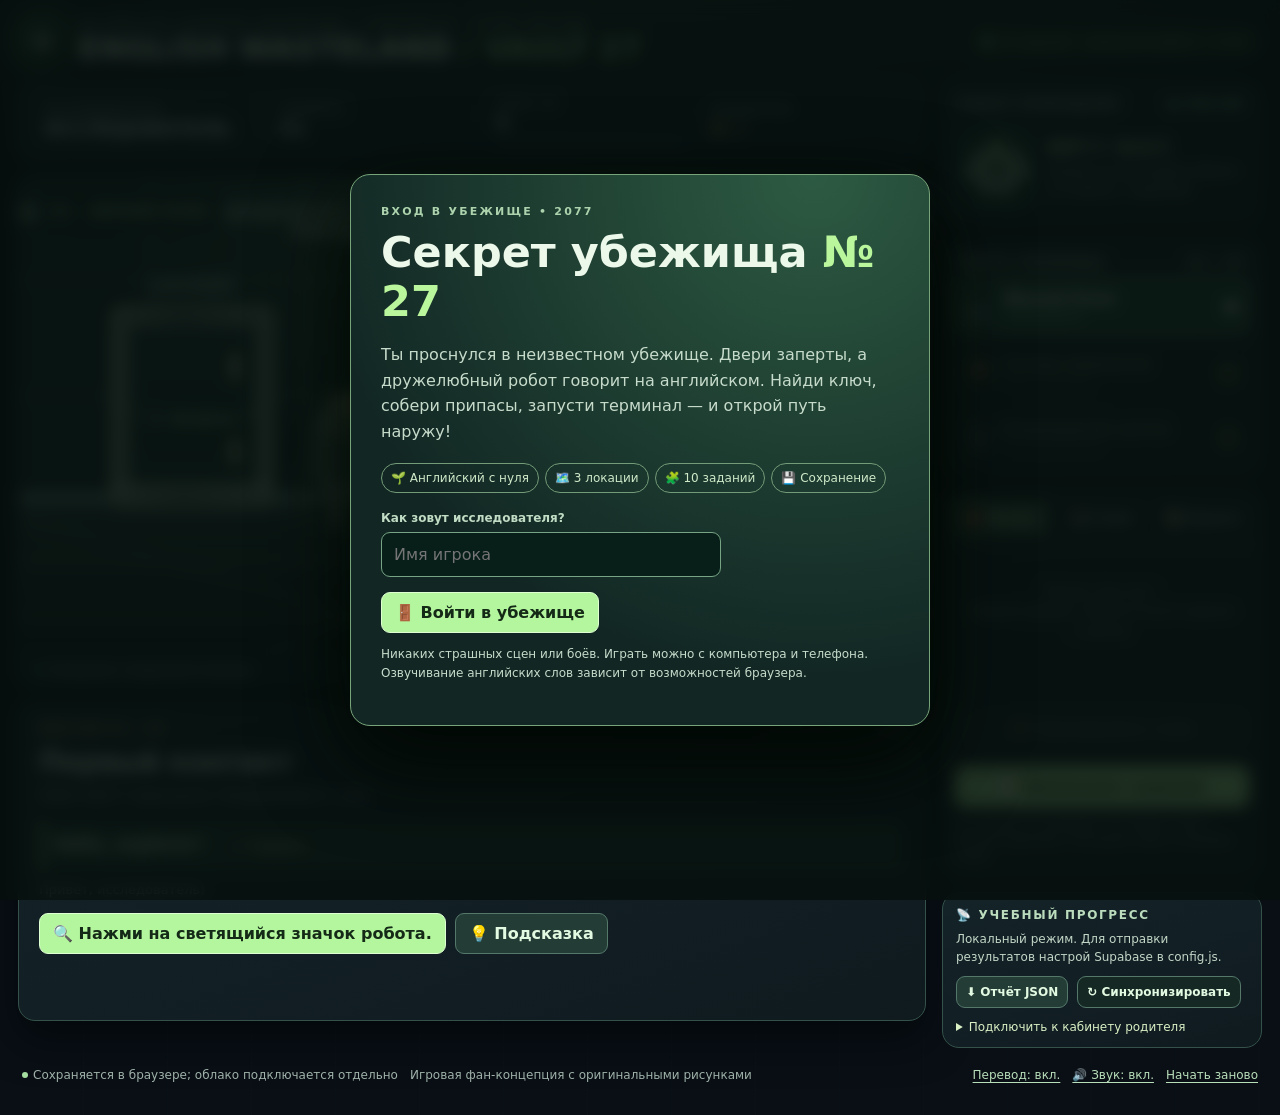
==== index.html @ 841bd492 "Add English Wasteland index.html" ====
<!DOCTYPE html>
<html lang="ru">
<head>
<meta charset="UTF-8" />
<meta name="viewport" content="width=device-width, initial-scale=1" />
<meta name="color-scheme" content="dark" />
<title>English Wasteland — Глава 1: Убежище 27</title>
<style>
:root{--bg:#090f15;--panel:#111d22;--panel2:#18292e;--stroke:#34504c;--text:#ecf8e9;--muted:#9aafa8;--green:#b3f69d;--green2:#67cb8f;--gold:#ffc975;--red:#ff9785;--ink:#08140f;--shadow:0 18px 42px #02080acc}
*{box-sizing:border-box}html{min-height:100%;background:var(--bg)}body{margin:0;color:var(--text);font-family:system-ui,-apple-system,Segoe UI,Roboto,Arial,sans-serif;background:radial-gradient(ellipse 90% 40% at 50% -15%,#21423b 0%,transparent 75%),repeating-linear-gradient(90deg,transparent 0 83px,#13252928 84px),var(--bg);min-height:100vh}
button,input{font:inherit}button{cursor:pointer}button:focus-visible,input:focus-visible{outline:3px solid var(--gold);outline-offset:3px}button:disabled{cursor:not-allowed;opacity:.4} .shell{max-width:1510px;margin:0 auto;padding:17px 18px 25px}
.top{display:flex;gap:12px;align-items:center;justify-content:space-between;margin-bottom:15px;flex-wrap:wrap}.brand{display:flex;gap:12px;align-items:center}.brand-mark{width:49px;height:49px;display:grid;place-items:center;border:1px solid #5b9873;border-radius:13px;background:linear-gradient(140deg,#21412f,#0d201d);font-size:26px;box-shadow:0 0 27px #6bbe7660}.eyebrow{letter-spacing:.22em;color:#8fb49b;font-weight:800;font-size:10px;text-transform:uppercase}.brand h1{font-size:clamp(21px,2.4vw,30px);margin:2px 0 0;letter-spacing:.01em}.top-note{display:flex;align-items:center;gap:8px;font-size:12px;color:#bdccbb;border:1px solid #2d5143;border-radius:50px;padding:8px 12px;background:#13271dd1}.led{display:inline-block;width:8px;height:8px;border-radius:50%;background:#8fe6a1;box-shadow:0 0 10px #8fe6a1}
.grid{display:grid;grid-template-columns:minmax(0,1fr) 320px;gap:16px}.main{min-width:0}.panel{background:linear-gradient(160deg,#15252aee,#101b20f2);border:1px solid #345249;border-radius:17px;box-shadow:var(--shadow);overflow:hidden}.stats{display:grid;grid-template-columns:1.1fr 1fr 1fr 1fr;gap:8px;padding:14px 16px;align-items:center;margin-bottom:13px}.stat{min-width:0;border-right:1px solid #3a524b;padding:2px 10px}.stat:last-child{border:0}.stat-label{font-size:10px;letter-spacing:.15em;color:#91a99d;text-transform:uppercase;font-weight:800}.stat-value{font-size:18px;font-weight:900;letter-spacing:.02em;color:#eaf8eb;white-space:nowrap;overflow:hidden;text-overflow:ellipsis;margin-top:3px}.stat-value.gold{color:var(--gold)}.xp-meter{width:100%;height:6px;border-radius:5px;margin-top:6px;background:#264339;overflow:hidden}.xp-meter>div{height:100%;background:linear-gradient(90deg,#6dbb8c,#b5efa5);transition:width .25s}
.scene{position:relative;background:#0b1418;aspect-ratio:1000/525;overflow:hidden;border-radius:16px 16px 0 0;isolation:isolate}.scene:after{pointer-events:none;content:"";position:absolute;inset:0;background:repeating-linear-gradient(0deg,transparent 0 3px,#0000000d 4px);z-index:2}.scene svg{display:block;width:100%;height:100%}.room-label{position:absolute;top:17px;left:19px;border:1px solid #8ccfa04d;background:#091c1bd9;color:#cff2cd;padding:9px 12px;border-radius:8px;z-index:3;font-size:13px;font-weight:800;letter-spacing:.11em}.hotspot{position:absolute;z-index:4;transform:translate(-50%,-50%);border:1px solid #9ce8af88;background:#0b241fec;color:#daf9d6;border-radius:10px;padding:6px 10px;font-size:12px;font-weight:800;display:flex;align-items:center;gap:6px;white-space:nowrap;box-shadow:0 2px 14px #020906ad;transition:transform .15s,background .15s}.hotspot:hover{transform:translate(-50%,-50%) scale(1.07);background:#24523e}.hotspot.active{background:#b8f7a5;color:#0c271c;border-color:#e4ffe0;box-shadow:0 0 0 4px #a2e9aa38,0 0 26px #7eef8177;animation:beacon 1.7s ease-in-out infinite}.hotspot .spot-icon{font-size:15px}@keyframes beacon{50%{box-shadow:0 0 0 9px #a2e9aa17,0 0 35px #7eef815a}}
.scenebar{border-top:1px solid #314d45;background:#102325;padding:10px 17px;display:flex;justify-content:space-between;align-items:center;gap:12px;flex-wrap:wrap;font-size:12px;color:#c2d6c7}.scenebar strong{color:#aeebad}.mini{display:flex;align-items:center;gap:7px}.mini-dot{width:6px;height:6px;background:#74d6a1;border-radius:50%}.stage{margin-top:13px;padding:20px;min-height:320px}.stage-top{display:flex;align-items:center;justify-content:space-between;gap:10px}.kicker{font-size:11px;font-weight:900;letter-spacing:.17em;color:var(--gold)}.step-count{font-size:12px;color:#9eb5a7}.stage h2{font-size:clamp(20px,2.4vw,27px);line-height:1.24;margin:9px 0 7px}.stage-desc{color:#b2c5bc;line-height:1.55;margin:0 0 13px;font-size:14px}.line-en{border-left:3px solid #9fdc8c;padding:9px 12px;background:#1d372f;border-radius:0 9px 9px 0;color:#e1f9d9;font-size:17px;font-weight:850;line-height:1.5}.line-ru{color:#bdcfc4;font-size:13px;line-height:1.5;margin:8px 0 0}.controls{display:flex;flex-wrap:wrap;gap:9px;margin-top:14px}.btn{background:#243c36;border:1px solid #54796b;color:#e3fae2;border-radius:9px;padding:10px 13px;font-weight:800;min-height:40px}.btn:hover{background:#345b48}.btn.primary{background:var(--green);color:#142a17;border-color:#deffd1}.btn.primary:hover{background:#dcffb8}.btn.secondary{background:#152823}.btn.danger{border-color:#895248;color:#ffd1c5;background:#3a2625}.btn.tiny{padding:7px 9px;min-height:32px;font-size:12px}.btn:disabled{opacity:.3}
.challenge{margin-top:14px;border:1px solid #547d63;background:linear-gradient(145deg,#1e3d32,#182b2a);border-radius:13px;padding:15px}.challenge-head{display:flex;align-items:center;justify-content:space-between;gap:9px}.challenge h3{font-size:16px;margin:0 0 7px}.challenge p{margin:0 0 9px;color:#b8d3c0;font-size:13px;line-height:1.5}.choices{display:grid;grid-template-columns:repeat(3,minmax(0,1fr));gap:9px;margin-top:12px}.answer{min-height:72px;text-align:left;background:#10251f;color:#f4ffe9;border:1px solid #547760;border-radius:10px;padding:12px 11px;display:flex;gap:4px;flex-direction:column;justify-content:center;transition:background .16s,transform .16s}.answer:hover{background:#2b5140;transform:translateY(-2px)}.answer strong{font-size:18px;letter-spacing:.045em}.answer small{color:#adccab;font-size:12px}.answer:disabled{opacity:.6}.answer.correct{background:#345d3a;border-color:#b7ec9a}.answer.wrong{border-color:#b97461;background:#432827}.feedback{margin-top:12px;border-radius:9px;padding:10px 12px;font-size:13px;line-height:1.55}.feedback.good{background:#294b34;color:#c9fac3;border:1px solid #649c5a}.feedback.try{background:#4b312a;color:#ffdbc5;border:1px solid #a56c56}.hint{margin-top:10px;padding:10px 12px;border:1px dashed #9c8b5b;border-radius:9px;color:#f6dfae;font-size:13px;line-height:1.5;background:#5443263b}.cmd-slots{display:flex;flex-wrap:wrap;gap:9px;min-height:54px;border:1px dashed #6ca57b;padding:10px;border-radius:10px;margin:12px 0;background:#0e261f}.cmd-slot{display:flex;align-items:center;gap:8px;background:#a4e5a6;color:#102c18;padding:9px;border-radius:7px;font-weight:900}.cmd-slot button{background:#244c36;color:#fff;border:0;border-radius:50%;font-size:13px;width:21px;height:21px}.empty-hint{color:#829f8e;font-size:12px;align-self:center}.sentence-token{font-size:15px;font-weight:900;min-width:85px}.word-chip{display:inline-block;padding:5px 9px;margin:3px;border:1px solid #567e66;border-radius:7px;background:#153128;color:#d3f2ce;font-weight:750}.muted{color:var(--muted)}
.side{display:flex;flex-direction:column;gap:13px}.side .panel{box-shadow:none}.side-title{display:flex;justify-content:space-between;align-items:center;font-size:12px;letter-spacing:.14em;text-transform:uppercase;color:#bbdcbd;font-weight:900;padding:15px 15px 8px}.companion{padding:7px 15px 14px;display:flex;gap:12px;align-items:center}.robot-icon{width:78px;height:85px;flex:none;display:grid;place-items:center;border:1px solid #4c8d73;background:radial-gradient(circle,#2c5b45,#0b241e);border-radius:14px}.robot-icon svg{width:70px;height:70px}.robot-txt strong{display:block;color:#d4facb;font-size:16px}.robot-txt p{margin:5px 0 0;font-size:12px;color:#b7cdbc;line-height:1.55}.rooms{padding:0 10px 12px;display:grid;gap:8px}.room{width:100%;text-align:left;padding:11px 12px;border-radius:9px;border:1px solid #3d6152;background:#142c28;color:#c6dec7;display:flex;justify-content:space-between;align-items:center;gap:8px}.room.current{background:#244d3b;border-color:#a3dc9b;color:#f0ffeb}.room .r-left{display:flex;align-items:center;gap:10px}.room .r-ico{font-size:21px}.room small{display:block;margin-top:1px;color:#8eb8a2;font-size:11px}.room:disabled{opacity:.47}.room.current small{color:#b1e7af}.side-tabs{display:grid;grid-template-columns:repeat(3,1fr);gap:3px;padding:9px;border-bottom:1px solid #36564c}.tab{background:transparent;color:#afc8b6;border:0;border-radius:7px;padding:11px 4px;font-size:12px;font-weight:800}.tab.selected{background:#31543d;color:#eaffd7}.tab-content{padding:12px;max-height:330px;min-height:150px;overflow:auto}.item{display:flex;align-items:center;gap:10px;border:1px solid #35574a;background:#1b342c;border-radius:9px;padding:10px;margin-bottom:7px}.item-icon{font-size:25px}.item-text strong{display:block;font-size:13px;color:#e2f5d8}.item-text small{font-size:11px;color:#9ab6a3}.empty{padding:23px 10px;text-align:center;color:#9ab6a3;font-size:12px;line-height:1.7}.vocab{display:flex;justify-content:space-between;gap:8px;align-items:center;padding:9px 7px;border-bottom:1px solid #34574a}.vocab:last-child{border-bottom:0}.vocab b{color:#c9fac0;font-size:14px}.vocab small{color:#aabdb1;display:block;font-size:12px}.sound{background:#18392c;color:#ceefc3;border:1px solid #517860;border-radius:7px;padding:6px 9px;min-width:35px}.journal{font-size:12px;color:#b5cab5;line-height:1.6;padding:6px}.journal-entry{display:flex;gap:8px;margin-bottom:10px}.journal-entry .tick{color:#a3e7a0;font-size:15px}.side-bottom{padding:12px;display:grid;gap:9px}.sidebar-help{font-size:11px;line-height:1.5;color:#9cb7a8}
.foot{margin-top:12px;color:#9fb1a9;font-size:12px;display:flex;justify-content:space-between;align-items:center;gap:10px;flex-wrap:wrap;padding:3px 4px}.foot-left,.foot-right{display:flex;gap:12px;align-items:center;flex-wrap:wrap}.textbtn{border:0;background:transparent;color:#b9deba;font-size:12px;padding:5px 0;text-decoration:underline;text-underline-offset:3px}.textbtn:hover{color:#efffeb}.save-indicator{display:inline-flex;align-items:center;gap:5px}.save-indicator::before{content:"";display:inline-block;width:6px;height:6px;background:#a5dda1;border-radius:50%}
.overlay{position:fixed;z-index:30;inset:0;background:#06100dd9;display:flex;align-items:center;justify-content:center;padding:20px;backdrop-filter:blur(8px)}.welcome{max-width:580px;width:100%;border:1px solid #77a579;border-radius:20px;padding:30px;background:radial-gradient(circle at 80% 0,#2d5a42,#122724 70%);box-shadow:0 30px 90px #010702}.welcome .sub{color:#acd3ad;text-transform:uppercase;letter-spacing:.2em;font-size:11px;font-weight:900}.welcome h2{font-size:clamp(27px,4vw,43px);line-height:1.14;margin:10px 0}.welcome p{line-height:1.6;color:#c7dbcb}.welcome label{display:block;font-size:12px;color:#c1dcc4;font-weight:900;margin-bottom:7px}.welcome input{border:1px solid #76a485;border-radius:9px;background:#071e19;color:#fff;padding:12px;width:100%;max-width:340px}.welcome-badges{display:flex;gap:6px;flex-wrap:wrap;margin:18px 0}.welcome-badges span{font-size:12px;border:1px solid #739b78;border-radius:30px;padding:7px 9px;color:#cfe9c9}.welcome .btn{margin-top:15px}.end-trophy{font-size:64px;margin:8px 0}.hidden{display:none!important}.toast{position:fixed;right:23px;bottom:25px;z-index:15;max-width:330px;padding:12px 15px;background:#294e39;border:1px solid #91d8a0;box-shadow:0 10px 28px #0009;border-radius:12px;font-size:13px;color:#e6ffe1;animation:pop .25s ease-out}@keyframes pop{from{transform:translateY(7px);opacity:0}to{transform:translateY(0);opacity:1}}@media(max-width:1000px){.grid{grid-template-columns:minmax(0,1fr) 280px}.shell{padding:12px}.stats{padding:10px}.stat{padding:2px 6px}.hotspot{font-size:11px;padding:5px 7px}}@media(max-width:790px){.grid{grid-template-columns:1fr}.side{display:grid;grid-template-columns:1fr 1fr;align-items:start}.side .panel:last-child{grid-column:span 2}.scene{aspect-ratio:1000/560}.top-note{font-size:11px}.stats{grid-template-columns:repeat(4,minmax(0,1fr))}.hotspot{font-size:10px}.stage{min-height:0}}@media(max-width:490px){.shell{padding:8px}.brand-mark{width:40px;height:40px}.brand h1{font-size:20px}.eyebrow{font-size:9px}.top-note{padding:6px 9px}.stats{grid-template-columns:repeat(2,1fr);gap:10px}.stat:nth-child(2){border:0}.stat-value{font-size:16px}.scene{aspect-ratio:1000/630}.room-label{top:7px;left:9px;padding:5px 6px;font-size:9px}.hotspot{padding:4px 5px;font-size:9px;border-radius:6px}.hotspot .spot-icon{font-size:11px}.scenebar{font-size:11px;padding:9px}.stage{padding:14px}.choices{grid-template-columns:1fr;gap:7px}.answer{min-height:52px;padding:8px 10px}.answer strong{font-size:16px}.answer small{font-size:11px}.side{grid-template-columns:1fr}.side .panel:last-child{grid-column:span 1}.welcome{padding:20px}.top{align-items:flex-start}}
@media(prefers-reduced-motion:reduce){*{animation:none!important;transition:none!important}}
</style>
</head>
<body>
<div class="shell">
<header class="top"><div class="brand"><div class="brand-mark">⚙️</div><div><div class="eyebrow">An English-learning adventure • Chapter 01 / Study edition</div><h1>ENGLISH WASTELAND <span style="color:#8fc98a">/ VAULT 27</span></h1></div></div><div class="top-note"><span class="led"></span> 10 заданий • домашняя работа • отчёт</div></header>
<div class="grid">
<main class="main">
<section class="panel stats" aria-label="Статус игрока"><div class="stat"><div class="stat-label">Исследователь</div><div class="stat-value" id="playerStat">ИССЛЕДОВАТЕЛЬ</div></div><div class="stat"><div class="stat-label">Уровень</div><div class="stat-value" id="levelStat">01</div></div><div class="stat"><div class="stat-label">Опыт XP</div><div class="stat-value" id="xpStat">0</div><div class="xp-meter"><div id="xpBar" style="width:0"></div></div></div><div class="stat"><div class="stat-label">Крышечки</div><div class="stat-value gold" id="capsStat">0 ⬡</div></div></section>
<section class="panel" aria-label="Игровая сцена"><div class="scene" id="scene"><div class="room-label" id="roomTitle"></div><div id="sceneSvg" style="height:100%"></div><div id="hotspots"></div></div><div class="scenebar"><span class="mini"><span class="mini-dot"></span><span id="sceneStatus">Система в режиме ожидания</span></span><span id="progressStatus">Прогресс: 0 / 10</span></div></section>
<section class="panel stage" id="mission" aria-live="polite"></section>
</main>
<aside class="side">
<section class="panel"><div class="side-title"><span>Робот-помощник</span><span style="color:#8fe7a1">● ONLINE</span></div><div class="companion"><div class="robot-icon"><svg viewBox="0 0 100 100" role="img" aria-label="Дружелюбный робот"><path d="M50 10v13" stroke="#a8f3a1" stroke-width="5" stroke-linecap="round"/><circle cx="50" cy="9" r="5" fill="#ffc975"/><rect x="21" y="25" width="58" height="49" rx="15" fill="#879d8d" stroke="#d2edba" stroke-width="4"/><rect x="30" y="37" width="40" height="21" rx="6" fill="#112c25"/><circle cx="40" cy="47" r="6" fill="#bcfbb0"/><circle cx="60" cy="47" r="6" fill="#bcfbb0"/><path d="M41 64h18" stroke="#223c32" stroke-width="4" stroke-linecap="round"/><path d="M21 47H10v15M79 47h11v15" fill="none" stroke="#abc4a1" stroke-width="6" stroke-linecap="round"/><path d="M37 75v12m26-12v12" stroke="#96b195" stroke-width="7" stroke-linecap="round"/></svg></div><div class="robot-txt"><strong>БОТ-7 / B.O.T.</strong><p id="robotStatus">Привет! Я помогу тебе разобраться с английским.</p></div></div></section>
<section class="panel"><div class="side-title">Карта убежища <span id="mapCount">01 / 03</span></div><div class="rooms" id="rooms"></div></section>
<section class="panel"><nav class="side-tabs" aria-label="Боковая панель"><button class="tab selected" data-tab="bag">🎒 Рюкзак</button><button class="tab" data-tab="words">📚 Слова</button><button class="tab" data-tab="journal">📜 Журнал</button></nav><div class="tab-content" id="sideContent"></div><div class="side-bottom"><button class="btn" id="practiceButton">🎯 Тренировка слов</button><button class="btn primary" id="homeworkButton" style="margin-top:8px;width:100%">📝 Домашнее задание</button><div class="sidebar-help">За ошибки не штрафуем. Не знаешь ответ? Включи подсказку, послушай слово и попробуй снова.</div></div></section>
<section class="panel" style="padding:13px"><div class="side-title" style="padding:2px 0 8px">📡 Учебный прогресс</div><p id="syncStatus" style="font-size:12px;color:#c2d6c7;line-height:1.5;margin:0 0 10px">Прогресс сохраняется локально.</p><div class="controls" style="margin:0"><button class="btn tiny" id="exportProgress">⬇ Отчёт JSON</button><button class="btn tiny secondary" id="syncNow">↻ Синхронизировать</button></div><details style="margin-top:12px"><summary style="font-size:12px;cursor:pointer;color:#d9efc4">Подключить к кабинету родителя</summary><p style="font-size:12px;color:#a8c5ac">Введи одноразовый код из родительского кабинета. Реальная синхронизация включится только после настройки базы.</p><input id="pairCode" maxlength="24" aria-label="Одноразовый код" placeholder="Код подключения" style="width:100%;background:#071e19;color:#fff;border:1px solid #608a6f;border-radius:8px;padding:9px"/><button class="btn tiny primary" id="connectCode" style="margin-top:8px">Подключить</button></details></section>
</aside>
</div>
<footer class="foot"><div class="foot-left"><span class="save-indicator">Сохраняется в браузере; облако подключается отдельно</span><span>Игровая фан-концепция с оригинальными рисунками</span></div><div class="foot-right"><button class="textbtn" id="translationButton">Перевод: вкл.</button><button class="textbtn" id="soundButton">🔊 Звук: вкл.</button><button class="textbtn" id="restartButton">Начать заново</button></div></footer>
</div>
<div class="overlay" id="welcome"><div class="welcome"><div class="sub">Вход в убежище • 2077</div><h2>Секрет убежища <span style="color:#baf69c">№ 27</span></h2><p>Ты проснулся в неизвестном убежище. Двери заперты, а дружелюбный робот говорит на английском. Найди ключ, собери припасы, запусти терминал — и открой путь наружу!</p><div class="welcome-badges"><span>🌱 Английский с нуля</span><span>🗺️ 3 локации</span><span>🧩 10 заданий</span><span>💾 Сохранение</span></div><label for="playerName">Как зовут исследователя?</label><input id="playerName" maxlength="24" placeholder="Имя игрока" autocomplete="off"/><br/><button class="btn primary" id="startButton">🚪 Войти в убежище</button><p style="font-size:12px">Никаких страшных сцен или боёв. Играть можно с компьютера и телефона. Озвучивание английских слов зависит от возможностей браузера.</p></div></div>
<div class="overlay hidden" id="endScreen"><div class="welcome" style="text-align:center"><div class="sub">CHAPTER 01 COMPLETE</div><div class="end-trophy">🏆</div><h2>Выход открыт!</h2><p id="endSummary">Ты отлично справился.</p><div class="welcome-badges" style="justify-content:center"><span>🔑 Ключ найден</span><span>💧 Вода собрана</span><span>🎓 Английские команды освоены</span></div><button class="btn primary" id="finishButton">Вернуться в убежище</button><button class="btn secondary" id="replayButton">Пройти главу снова</button><p style="font-size:12px">Продолжение: «Рынок у старой станции» — в разработке.</p></div></div>
<div class="toast hidden" id="toast" role="status"></div>
<script src="config.js"></script>
<script src="cloud.js"></script>
<script>
(() => {
'use strict';
const STORAGE_KEY='english_wasteland_vault27_v1';
const WORDS={
  HELLO:{ru:'привет',pron:'хэлоу',icon:'👋'},ROBOT:{ru:'робот',pron:'ро́убот',icon:'🤖'},KEY:{ru:'ключ',pron:'ки',icon:'🔑'},TAKE:{ru:'взять',pron:'тэйк',icon:'✋'},DOOR:{ru:'дверь',pron:'дор',icon:'🚪'},OPEN:{ru:'открыть',pron:'о́упэн',icon:'🔓'},WATER:{ru:'вода',pron:'уо́тэр',icon:'💧'},YES:{ru:'да',pron:'йес',icon:'✅'},NO:{ru:'нет',pron:'ноу',icon:'❌'},GO:{ru:'идти',pron:'гоу',icon:'👣'},THE:{ru:'определённый артикль',pron:'зэ',icon:'🔤'}
};
const STAGES=[
 {id:'greet',room:'cabin',hotspot:'robot',title:'Первый контакт',desc:'Робот БОТ-7 проснулся. Поздоровайся с ним.',en:'Hello, explorer!',ru:'Привет, исследователь!',question:'Как ответить роботу «Привет»?',taskRu:'Нажми на светящийся значок робота.',opts:[['HELLO','Привет'],['NO','Нет'],['KEY','Ключ']],answer:'HELLO',hint:'Слово HELLO произносится «хэлоу» и означает «привет».',success:'Hello, friend!',successRu:'Привет, друг!',xp:10,caps:1,words:['HELLO','ROBOT']},
 {id:'findkey',room:'cabin',hotspot:'locker',title:'Тайник в шкафчике',desc:'В шкафчике лежат три предмета. Найди нужное слово.',en:'Find the KEY.',ru:'Найди КЛЮЧ.',question:'Как по-английски будет «ключ»?',taskRu:'Открой светящийся шкафчик.',opts:[['WATER','Вода'],['KEY','Ключ'],['DOOR','Дверь']],answer:'KEY',hint:'KEY читается «ки». Ключ нужен, чтобы открыть дверь.',success:'This is a key!',successRu:'Это ключ!',xp:10,caps:1,words:['KEY']},
 {id:'takekey',room:'cabin',hotspot:'locker',title:'Забрать ключ',desc:'Предмет найден. Теперь положи его в рюкзак.',en:'TAKE the key.',ru:'ВОЗЬМИ ключ.',question:'Какое действие значит TAKE?',taskRu:'Нажми на шкафчик ещё раз.',opts:[['OPEN','Открыть'],['GO','Идти'],['TAKE','Взять']],answer:'TAKE',hint:'TAKE = «взять». Скажи вслух: «тэйк».',success:'You have a key!',successRu:'Ключ теперь в рюкзаке.',xp:10,caps:2,words:['TAKE'],item:'key'},
 {id:'door',room:'cabin',hotspot:'door',title:'Первая дверь',desc:'Ключ в рюкзаке. Осталось выбрать команду.',en:'OPEN the DOOR.',ru:'ОТКРОЙ ДВЕРЬ.',question:'Какое слово означает «открыть»?',taskRu:'Нажми на светящуюся дверь.',opts:[['OPEN','Открыть'],['HELLO','Привет'],['WATER','Вода']],answer:'OPEN',hint:'OPEN = «открыть». DOOR = «дверь».',success:'The door is open!',successRu:'Дверь открыта! Проходи в склад.',xp:10,caps:2,words:['OPEN','DOOR']},
 {id:'water',room:'supply',hotspot:'water',title:'Припасы для путешествия',desc:'На складе есть бутылка с чистой водой. Найди её.',en:'Find WATER.',ru:'Найди ВОДУ.',question:'Как по-английски «вода»?',taskRu:'Нажми на светящуюся бутылку.',opts:[['KEY','Ключ'],['WATER','Вода'],['ROBOT','Робот']],answer:'WATER',hint:'WATER произносится примерно как «уотэр».',success:'You have water!',successRu:'Вода отправлена в рюкзак.',xp:10,caps:2,words:['WATER'],item:'water'},
 {id:'answer',room:'supply',hotspot:'robot',title:'Проверка припасов',desc:'БОТ-7 спрашивает, есть ли у тебя вода.',en:'Do you have water?',ru:'У тебя есть вода?',question:'Как сказать «ДА» по-английски?',taskRu:'Нажми на робота и ответь ему.',opts:[['NO','Нет'],['GO','Идти'],['YES','Да']],answer:'YES',hint:'YES = «да», NO = «нет».',success:'Yes! Good job!',successRu:'Да! Отличная работа!',xp:10,caps:2,words:['YES','NO']},
 {id:'go',room:'supply',hotspot:'passage',title:'В командный центр',desc:'Нужно дойти до пульта, управляющего выходом.',en:'GO to the control room.',ru:'ИДИ в комнату управления.',question:'Какое слово означает «идти»?',taskRu:'Нажми на светящийся проход.',opts:[['GO','Идти'],['TAKE','Взять'],['OPEN','Открыть']],answer:'GO',hint:'GO = «идти». Запомни короткое слово: «гоу».',success:'Let’s go!',successRu:'Пошли! Доступ в командный центр открыт.',xp:10,caps:2,words:['GO']},
 {id:'robotcheck',room:'control',hotspot:'robot',title:'Загадка БОТ-7',desc:'Робот хочет убедиться, что ты помнишь важные слова.',en:'What opens a door?',ru:'Что открывает дверь?',question:'Выбери предмет, который открывает дверь.',taskRu:'Нажми на робота в командном центре.',opts:[['WATER','Вода'],['KEY','Ключ'],['ROBOT','Робот']],answer:'KEY',hint:'Вспомни, какой предмет ты нашёл в шкафчике в начале игры.',success:'Correct! A key!',successRu:'Верно! Ключ!',xp:10,caps:2,words:[]},
 {id:'terminal',room:'control',hotspot:'terminal',type:'sequence',title:'Запуск терминала',desc:'Собери английскую команду для компьютера. Нажимай на слова в правильном порядке.',en:'OPEN THE DOOR',ru:'ОТКРОЙ ДВЕРЬ',question:'Собери команду из трёх слов.',taskRu:'Нажми на светящийся терминал.',tokens:['DOOR','THE','OPEN'],answerWords:['OPEN','THE','DOOR'],hint:'Первое слово OPEN (открыть), потом THE, в конце DOOR (дверь).',success:'Access granted!',successRu:'Доступ разрешён! Выход разблокирован.',xp:20,caps:4,words:['THE']},
 {id:'exit',room:'control',hotspot:'airlock',title:'Выход в новый мир',desc:'Внешняя дверь готова. Робот задаёт последний вопрос.',en:'Are you ready?',ru:'Ты готов?',question:'Как ответить «ДА»?',taskRu:'Нажми на светящийся выход.',opts:[['YES','Да'],['NO','Нет'],['WATER','Вода']],answer:'YES',hint:'Скажи YES — «да» — и выход откроется.',success:'Welcome to the English Wasteland!',successRu:'Добро пожаловать в мир английских приключений!',xp:10,caps:3,words:[],item:'badge'}
];
const ITEMS={key:{icon:'🔑',name:'Ржавый ключ',en:'KEY',info:'Открывает дверь первого отсека'},water:{icon:'💧',name:'Бутылка воды',en:'WATER',info:'Припасы для путешествия'},badge:{icon:'🏅',name:'Значок исследователя',en:'EXPLORER BADGE',info:'Награда за первую главу'}};
const ROOMS={cabin:{title:'01 · ЖИЛОЙ БЛОК',name:'Жилой блок',sub:'Пробуждение',ico:'🛏️',spot:[['locker','Шкафчик','🗄️',19,51],['robot','БОТ-7','🤖',72,55],['door','Дверь','🚪',88,54]]},supply:{title:'02 · СКЛАД',name:'Склад припасов',sub:'Вода и находки',ico:'📦',spot:[['water','Вода','💧',24,65],['robot','БОТ-7','🤖',66,53],['passage','Проход','➡️',89,53]]},control:{title:'03 · КОМАНДНЫЙ ЦЕНТР',name:'Командный центр',sub:'Последний замок',ico:'🖥️',spot:[['terminal','Терминал','⌨️',31,56],['robot','БОТ-7','🤖',67,54],['airlock','Выход','🚪',89,54]]}};
const $=id=>document.getElementById(id);
const defaultState=()=>({started:false,player:'Исследователь',room:'cabin',stage:0,solved:false,opened:false,hint:false,xp:0,caps:0,inventory:[],learned:[],journal:[],reviewCounts:{},attempts:[],homeworkHistory:[],usedHintStages:{},sound:true,translations:true,finished:false});
function load(){try{const raw=JSON.parse(localStorage.getItem(STORAGE_KEY));if(!raw||typeof raw!=='object')return defaultState();return {...defaultState(),...raw,stage:Math.max(0,Math.min(STAGES.length,Number(raw.stage)||0)),inventory:Array.isArray(raw.inventory)?raw.inventory:[],learned:Array.isArray(raw.learned)?raw.learned:[],journal:Array.isArray(raw.journal)?raw.journal:[],reviewCounts:raw.reviewCounts||{},attempts:Array.isArray(raw.attempts)?raw.attempts:[],homeworkHistory:Array.isArray(raw.homeworkHistory)?raw.homeworkHistory:[],usedHintStages:raw.usedHintStages||{}}}catch{return defaultState()}}
let state=load(),tab='bag',practice=false,practiceItem=null,challengeOpen=false,wrongAnswer='',assembled=[],toastTimer=null,homeworkMode=false,hwSession=null,hwAssignment=null,syncTimer=null,syncBusy=false;
function save(){try{localStorage.setItem(STORAGE_KEY,JSON.stringify(state))}catch{}; scheduleSync()};
const esc=s=>String(s).replace(/[&<>"']/g,c=>({'&':'&amp;','<':'&lt;','>':'&gt;','"':'&quot;',"'":'&#39;'}[c]));
function speak(word){if(!state.sound)return;if(!('speechSynthesis' in window)){notify('Озвучивание недоступно в этом браузере.');return;}try{speechSynthesis.cancel();const utter=new SpeechSynthesisUtterance(word);utter.lang='en-US';utter.rate=.78;utter.pitch=1.05;const en=speechSynthesis.getVoices().find(v=>v.lang&&v.lang.toLowerCase().startsWith('en'));if(en)utter.voice=en;speechSynthesis.speak(utter)}catch{notify('Не удалось включить озвучивание.')}}
function notify(msg){const t=$('toast');t.textContent=msg;t.classList.remove('hidden');if(toastTimer)clearTimeout(toastTimer);toastTimer=setTimeout(()=>t.classList.add('hidden'),3400)}
function current(){return STAGES[Math.min(state.stage,STAGES.length-1)]}function completed(){return state.stage>=STAGES.length}
function roomSvg(room){const head=`<svg viewBox="0 0 1000 525" preserveAspectRatio="xMidYMid slice" xmlns="http://www.w3.org/2000/svg" aria-label="Игровая локация ${ROOMS[room].name}"><defs><linearGradient id="back" x1="0" y1="0" x2="0" y2="1"><stop stop-color="#304744"/><stop offset="1" stop-color="#102125"/></linearGradient><linearGradient id="floor" x1="0" x2="0" y1="0" y2="1"><stop stop-color="#29413e"/><stop offset="1" stop-color="#0a1618"/></linearGradient><linearGradient id="metal"><stop stop-color="#71837a"/><stop offset=".44" stop-color="#394d4b"/><stop offset="1" stop-color="#71837a"/></linearGradient><radialGradient id="glow"><stop stop-color="#b8eeab" stop-opacity=".22"/><stop offset="1" stop-color="#9ddda2" stop-opacity="0"/></radialGradient></defs><rect width="1000" height="525" fill="url(#back)"/><path d="M0 0H1000V355H0Z" fill="#182e2c"/><path d="M0 355L1000 355L1000 525H0Z" fill="url(#floor)"/><path d="M0 355H1000" stroke="#79988a" stroke-width="10"/><g stroke="#3a5550" stroke-width="3"><path d="M0 115H1000M0 243H1000"/><path d="M145 0V355M315 0V355M490 0V355M670 0V355M835 0V355"/></g><g stroke="#536d61" stroke-width="4" opacity=".6"><path d="M0 377L500 525M260 358L720 525M740 355L270 525M1000 377L500 525"/><path d="M0 425H1000M0 487H1000"/></g><path d="M0 40H1000" stroke="#556f65" stroke-width="20"/><path d="M0 42H1000" stroke="#a0c3a6" stroke-width="3" stroke-dasharray="11 27"/><ellipse cx="500" cy="90" rx="400" ry="240" fill="url(#glow)"/>`;
const cabinet=`<g><rect x="104" y="146" width="175" height="217" rx="8" fill="url(#metal)" stroke="#a9b8a8" stroke-width="5"/><rect x="121" y="166" width="140" height="91" rx="5" fill="#1c3531" stroke="#7d9587" stroke-width="3"/><rect x="121" y="270" width="140" height="73" rx="5" fill="#1c3531" stroke="#7d9587" stroke-width="3"/><path d="M238 198v24M238 291v24" stroke="#e8d0a3" stroke-width="7" stroke-linecap="round"/><text x="190" y="128" fill="#9eb9a8" font-size="21" font-weight="800" text-anchor="middle">LOCKER</text><path d="M105 344H278" stroke="#b7c9ac" stroke-width="6"/></g>`;
const bot=(x=710,y=243)=>`<g transform="translate(${x},${y})"><ellipse cx="0" cy="139" rx="63" ry="15" fill="#071713" opacity=".7"/><path d="M0-84V-68" stroke="#adc8a1" stroke-width="8"/><circle cx="0" cy="-92" r="10" fill="#e7c375"/><rect x="-57" y="-62" width="114" height="104" rx="23" fill="url(#metal)" stroke="#b8c9b2" stroke-width="6"/><rect x="-43" y="-41" width="86" height="50" rx="10" fill="#081f1c" stroke="#94b59c" stroke-width="3"/><circle cx="-21" cy="-16" r="13" fill="#b2ffa0"/><circle cx="22" cy="-16" r="13" fill="#b2ffa0"/><path d="M-17 25H17" stroke="#1d3732" stroke-width="5" stroke-linecap="round"/><path d="M-58-14H-90V57M58-14H88V57" stroke="#9db7a2" stroke-width="13" fill="none" stroke-linecap="round"/><rect x="-45" y="45" width="90" height="47" rx="11" fill="#586f62" stroke="#adc2a3" stroke-width="5"/><rect x="-24" y="58" width="48" height="20" rx="4" fill="#1e3d33"/><text y="73" fill="#d4f8b8" font-size="13" font-weight="900" text-anchor="middle">BOT-7</text><path d="M-27 90V125M27 90V125" stroke="#afc5ad" stroke-width="14" stroke-linecap="round"/></g>`;
const door=(x=813,label='01')=>`<g transform="translate(${x},107)"><rect width="162" height="254" rx="24" fill="#354b4a" stroke="#98a7a0" stroke-width="11"/><path d="M32 13H129V241H32Z" fill="#172d2e" stroke="#769383" stroke-width="5"/><path d="M80 20V232" stroke="#75938a" stroke-width="7"/><circle cx="115" cy="139" r="12" fill="#a4eea1"/><rect x="43" y="29" width="71" height="32" rx="4" fill="#304a40" stroke="#9ab69d"/><text x="79" y="50" font-size="21" text-anchor="middle" fill="#ceefc0" font-weight="900">${label}</text></g>`;
const lamp=`<g><path d="M300 61h400" stroke="#7e9488" stroke-width="14"/><path d="M367 61v12m266-12v12" stroke="#a1ccaa" stroke-width="9"/><rect x="383" y="70" width="233" height="17" rx="7" fill="#dcffd5" opacity=".75"/><path d="M420 82L290 350H700L580 82" fill="#a0ffc2" opacity=".055"/></g>`;
let body='';
if(room==='cabin'){body=`${lamp}${cabinet}<g><rect x="332" y="259" width="305" height="85" rx="15" fill="#526d60" stroke="#9eb4a7" stroke-width="6"/><rect x="340" y="244" width="252" height="40" rx="8" fill="#708c70" stroke="#c1cdaa" stroke-width="4"/><rect x="354" y="238" width="81" height="28" rx="10" fill="#c9c8a0"/><path d="M352 346v42M614 346v42" stroke="#8c9b8d" stroke-width="15"/><text x="483" y="219" fill="#aac2ac" font-size="19" text-anchor="middle">SLEEPING BAY</text></g>${bot(712,242)}${door(813,'01')}`}
else if(room==='supply'){body=`${lamp}<g><rect x="72" y="141" width="400" height="214" fill="#364c44" stroke="#a4bba0" stroke-width="9"/><path d="M77 213h390M77 286h390M205 147v202M342 147v202" stroke="#8da58c" stroke-width="7"/><g fill="#937b58" stroke="#d6ae73" stroke-width="3"><rect x="95" y="165" width="90" height="42"/><rect x="225" y="165" width="87" height="43"/><rect x="359" y="166" width="78" height="40"/><rect x="94" y="236" width="99" height="44"/><rect x="351" y="233" width="92" height="45"/></g><g><rect x="232" y="240" width="42" height="73" rx="9" fill="#73a8af" stroke="#dcf2e7" stroke-width="4"/><rect x="241" y="224" width="25" height="19" rx="4" fill="#d6e9c8"/><rect x="234" y="270" width="38" height="24" fill="#d4f7c1" opacity=".72"/></g><text x="269" y="117" fill="#b7ccb6" font-size="20" font-weight="800" text-anchor="middle">SUPPLIES</text></g>${bot(675,242)}${door(813,'02')}`}
else{body=`${lamp}<g><rect x="100" y="175" width="425" height="170" rx="12" fill="#3d5a50" stroke="#a1b8a5" stroke-width="8"/><rect x="126" y="190" width="370" height="116" rx="8" fill="#061d1b" stroke="#739a7a" stroke-width="5"/><g fill="#b7fca7" font-family="monospace"><text x="150" y="221" font-size="21">VAULT SYSTEM v1.0</text><text x="150" y="250" font-size="16">&gt; EXIT: LOCKED</text><text x="150" y="278" font-size="16">&gt; AWAITING COMMAND _</text></g><path d="M168 347L115 395H505L454 347Z" fill="#6b8170" stroke="#a6bea6" stroke-width="5"/><g fill="#a6cca3"><rect x="186" y="358" width="35" height="12"/><rect x="229" y="358" width="35" height="12"/><rect x="272" y="358" width="35" height="12"/><rect x="315" y="358" width="35" height="12"/><rect x="358" y="358" width="35" height="12"/></g></g>${bot(674,242)}${door(813,'EXIT')}`}
return head+body+`<g opacity=".45"><circle cx="45" cy="80" r="2" fill="#dbf6d2"/><circle cx="945" cy="117" r="2" fill="#dbf6d2"/><circle cx="560" cy="180" r="2" fill="#dbf6d2"/></g></svg>`}
function roomAllowed(name){return name==='cabin'||(name==='supply'&&(state.stage>=4||state.finished))||(name==='control'&&(state.stage>=7||state.finished))}
function renderScene(){const rm=ROOMS[state.room];$('roomTitle').textContent=rm.title;$('sceneSvg').innerHTML=roomSvg(state.room);$('sceneStatus').textContent=state.finished?'Убежище исследовано · выход открыт':'Ожидание следующей команды';$('progressStatus').textContent=`Задания: ${Math.min(state.stage+(state.solved?1:0),10)} / 10`;const active=!completed()&&!state.solved&&state.room===current().room?current().hotspot:null;
$('hotspots').innerHTML=rm.spot.map(([id,label,ico,x,y])=>`<button class="hotspot ${id===active?'active':''}" data-hotspot="${id}" style="left:${x}%;top:${y}%" aria-label="${esc(label)}"><span class="spot-icon">${ico}</span>${esc(label)}</button>`).join('');$('hotspots').querySelectorAll('[data-hotspot]').forEach(btn=>btn.addEventListener('click',()=>interact(btn.dataset.hotspot)))}
function renderStats(){$('playerStat').textContent=state.player.toUpperCase();$('levelStat').textContent=String(Math.floor(state.xp/60)+1).padStart(2,'0');$('xpStat').textContent=state.xp;$('xpBar').style.width=`${Math.floor((state.xp%60)/60*100)}%`;$('capsStat').textContent=`${state.caps} ⬡`}
function renderRooms(){$('rooms').innerHTML=Object.entries(ROOMS).map(([id,r])=>{const unlocked=roomAllowed(id);return `<button class="room ${state.room===id?'current':''}" data-room="${id}" ${!unlocked?'disabled':''}><span class="r-left"><span class="r-ico">${r.ico}</span><span><b>${esc(r.name)}</b><small>${esc(r.sub)}</small></span></span><span>${unlocked?(state.room===id?'●':'→'):'🔒'}</span></button>`}).join('');$('rooms').querySelectorAll('[data-room]').forEach(el=>el.addEventListener('click',()=>moveRoom(el.dataset.room)));$('mapCount').textContent=`0${Object.keys(ROOMS).filter(roomAllowed).length} / 03`}
function moveRoom(room){if(!roomAllowed(room))return;state.room=room;challengeOpen=false;wrongAnswer='';assembled=[];practice=false;save();render();if(!state.finished&&state.room!==current().room)notify(`Текущая цель находится здесь: ${ROOMS[current().room].name}.`)}
function renderSide(){document.querySelectorAll('[data-tab]').forEach(b=>b.classList.toggle('selected',b.dataset.tab===tab));let html='';if(tab==='bag'){html=state.inventory.length?state.inventory.map(id=>{const item=ITEMS[id];return `<div class="item"><div class="item-icon">${item.icon}</div><div class="item-text"><strong>${esc(item.name)} · ${item.en}</strong><small>${esc(item.info)}</small></div></div>`}).join(''):'<div class="empty">Рюкзак пока пуст.<br/>Первый предмет появится после задания с ключом.</div>'}
if(tab==='words'){html=state.learned.length?state.learned.map(w=>`<div class="vocab"><div><b>${WORDS[w].icon} ${w}</b><small>${esc(WORDS[w].ru)} · ${esc(WORDS[w].pron)}</small></div><button class="sound" data-say="${w}" title="Прослушать">▶</button></div>`).join(''):'<div class="empty">Первые слова появятся после знакомства с БОТ-7.</div>'}
if(tab==='journal'){html=`<div class="journal"><p style="margin-top:0"><b>Задание главы:</b> открыть выход из убежища №27.</p>${state.journal.length?state.journal.slice().reverse().map(e=>`<div class="journal-entry"><span class="tick">✓</span><div>${esc(e)}</div></div>`).join(''):'<p>Пока нет выполненных миссий.</p>'}</div>`}
$('sideContent').innerHTML=html;$('sideContent').querySelectorAll('[data-say]').forEach(btn=>btn.addEventListener('click',()=>speak(btn.dataset.say)));$('practiceButton').disabled=state.learned.length<2;$('practiceButton').textContent=practice?'← Вернуться к миссии':'🎯 Тренировка слов';$('robotStatus').textContent=state.finished?'Глава пройдена! Ты научился понимать первые английские команды.':state.solved?'Отлично! Получи награду и переходи к следующему заданию.':'Нажми на светящийся объект, и я помогу с заданием.'}
function ruLine(txt){return state.translations?`<div class="line-ru">${esc(txt)}</div>`:''}
function renderMission(){let m=$('mission');if(homeworkMode){renderHomework();return}if(practice){renderPractice();return}if(completed()||state.finished){m.innerHTML=`<div class="stage-top"><span class="kicker">ГЛАВА 01 ПРОЙДЕНА</span><span class="step-count">10 / 10</span></div><h2>🏆 Секрет убежища раскрыт</h2><p class="stage-desc">Выход открыт. Все вещи и выученные слова остались в твоём рюкзаке. Теперь выполни домашнее задание, чтобы закрепить их.</p><div class="line-en">Welcome, explorer!</div>${ruLine('Добро пожаловать, исследователь!')}<div class="controls"><button class="btn primary" id="showFinal">Посмотреть награды</button><button class="btn" id="trainAfter">🎯 Повторить слова</button><button class="btn primary" id="homeworkAfter">📝 Домашнее задание</button></div>`;m.querySelector('#showFinal').onclick=()=>showEnd(true);m.querySelector('#trainAfter').onclick=()=>startPractice();m.querySelector('#homeworkAfter').onclick=()=>startHomework();return}
const s=current();m.innerHTML=`<div class="stage-top"><span class="kicker">МИССИЯ ${String(state.stage+1).padStart(2,'0')} / 10</span><span class="step-count">+${s.xp} XP за выполнение</span></div><h2>${esc(s.title)}</h2><p class="stage-desc">${esc(s.desc)}</p><div class="line-en">${esc(s.en)} <button class="btn tiny secondary" id="hearLine" aria-label="Прослушать английскую фразу" style="margin-left:9px">🔊 Слушать</button></div>${ruLine(s.ru)}<div id="missionAction"></div>`;
$('hearLine').onclick=()=>speak(s.en);renderMissionAction()}
function renderMissionAction(){const holder=$('missionAction');if(!holder)return;const s=current();if(state.solved){holder.innerHTML=`<div class="feedback good">✅ <strong>${esc(s.success)}</strong><br/>${esc(s.successRu)}<br/>+${s.xp} XP · +${s.caps} крышечек ${s.item?'· новый предмет в рюкзаке':''}</div><div class="controls"><button class="btn primary" id="continueMission">${state.stage===STAGES.length-1?'🏆 Завершить главу':'Продолжить →'}</button><button class="btn secondary" id="listenSuccess">🔊 Послушать</button></div>`;holder.querySelector('#continueMission').onclick=nextStage;holder.querySelector('#listenSuccess').onclick=()=>speak(s.success);return}
if(!challengeOpen){holder.innerHTML=`<div class="controls"><button class="btn primary" id="focusObject">🔍 ${esc(s.taskRu)}</button><button class="btn" id="showHint">💡 Подсказка</button></div>${state.hint?`<div class="hint">💡 ${esc(s.hint)}</div>`:''}`;holder.querySelector('#focusObject').onclick=()=>interact(s.hotspot);holder.querySelector('#showHint').onclick=()=>{state.hint=!state.hint;if(state.hint)state.usedHintStages[s.id]=true;save();renderMissionAction()};return}
if(s.type==='sequence'){
 const remaining=s.tokens.map((w,i)=>({w,i})).filter(({i})=>!assembled.some(a=>a.i===i));
 holder.innerHTML=`<div class="challenge"><div class="challenge-head"><h3>🖥️ Терминал ждёт команду</h3><button class="btn tiny secondary" id="backToScene">← Назад</button></div><p>${esc(s.question)}</p><div class="cmd-slots" id="cmdSlots">${assembled.length?assembled.map(({w,i},n)=>`<span class="cmd-slot">${w}<button data-remove="${n}" title="Убрать слово">×</button></span>`).join(''):'<span class="empty-hint">Нажми на слова ниже...</span>'}</div><div class="choices" id="tokens">${remaining.map(({w,i})=>`<button class="answer" data-token="${i}"><strong>${w}</strong>${state.translations?`<small>${esc(WORDS[w].ru)}</small>`:''}</button>`).join('')}</div><div class="controls"><button class="btn primary" id="checkSequence" ${assembled.length!==3?'disabled':''}>✓ Проверить</button><button class="btn" id="sequenceHint">💡 Подсказка</button><button class="btn" id="clearSequence">Сбросить слова</button></div>${wrongAnswer?`<div class="feedback try">${esc(wrongAnswer)}</div>`:''}${state.hint?`<div class="hint">${esc(s.hint)}</div>`:''}</div>`;
 holder.querySelector('#backToScene').onclick=()=>{challengeOpen=false;wrongAnswer='';renderMissionAction()};holder.querySelectorAll('[data-token]').forEach(btn=>btn.onclick=()=>{const i=Number(btn.dataset.token);assembled.push({w:s.tokens[i],i});speak(s.tokens[i]);renderMissionAction()});holder.querySelectorAll('[data-remove]').forEach(btn=>btn.onclick=()=>{assembled.splice(Number(btn.dataset.remove),1);renderMissionAction()});holder.querySelector('#checkSequence').onclick=()=>{const command=assembled.map(x=>x.w).join(' ');logAttempt('mission',s.id,'OPEN THE DOOR','command',command,s.answerWords.join(' '),command===s.answerWords.join(' '));if(command===s.answerWords.join(' ')){solve()}else{wrongAnswer='Почти! Начни со слова OPEN. Нажимай на слова, чтобы убрать их.';renderMissionAction()}};holder.querySelector('#sequenceHint').onclick=()=>{state.hint=!state.hint;if(state.hint)state.usedHintStages[s.id]=true;save();renderMissionAction()};holder.querySelector('#clearSequence').onclick=()=>{assembled=[];wrongAnswer='';renderMissionAction()};
}else{
 holder.innerHTML=`<div class="challenge"><div class="challenge-head"><h3>💬 ${esc(s.question)}</h3><button class="btn tiny secondary" id="backToScene">← Назад</button></div><p>Выбери один ответ. Можно нажать «🔊» и послушать фразу сверху.</p><div class="choices">${s.opts.map(([en,ru],i)=>`<button class="answer ${wrongAnswer===en?'wrong':''}" data-answer="${en}"><strong>${esc(en)}</strong>${state.translations?`<small>${esc(ru)}</small>`:''}</button>`).join('')}</div><div class="controls"><button class="btn" id="challengeHint">💡 Подсказка</button><button class="btn" id="challengeListen">🔊 Фраза вслух</button></div>${wrongAnswer?`<div class="feedback try">Не совсем! Попробуй ещё раз. Ошибаться можно сколько угодно.</div>`:''}${state.hint?`<div class="hint">💡 ${esc(s.hint)}</div>`:''}</div>`;
 holder.querySelector('#backToScene').onclick=()=>{challengeOpen=false;wrongAnswer='';renderMissionAction()};holder.querySelectorAll('[data-answer]').forEach(btn=>btn.onclick=()=>{const answer=btn.dataset.answer;speak(answer);logAttempt('mission',s.id,s.answer,'recognition',answer,s.answer,answer===s.answer);if(answer===s.answer)solve();else{wrongAnswer=answer;renderMissionAction()}});holder.querySelector('#challengeHint').onclick=()=>{state.hint=!state.hint;if(state.hint)state.usedHintStages[s.id]=true;save();renderMissionAction()};holder.querySelector('#challengeListen').onclick=()=>speak(s.en)
}}
function interact(spot){if(state.finished){notify('Глава пройдена! Можно повторять слова в словаре.');return}const s=current();if(state.room!==s.room){notify(`Твоя следующая миссия в локации «${ROOMS[s.room].name}».`);return}if(state.solved){notify('Миссия выполнена. Нажми «Продолжить» под экраном.');return}if(spot!==s.hotspot){const labels=Object.fromEntries(ROOMS[state.room].spot.map(([id,text])=>[id,text]));notify(`Здесь ${labels[spot]||'объект'}. Сейчас ищи: ${labels[s.hotspot]||'цель миссии'}.`);return}challengeOpen=true;wrongAnswer='';assembled=[];renderMissionAction();$('mission').scrollIntoView({behavior:'smooth',block:'nearest'})}
function solve(){if(state.solved)return;const s=current();state.solved=true;state.xp+=s.xp;state.caps+=s.caps;for(const w of s.words)if(!state.learned.includes(w))state.learned.push(w);if(s.item&&!state.inventory.includes(s.item))state.inventory.push(s.item);state.journal.push(`${s.title}: ${s.successRu}`);challengeOpen=false;wrongAnswer='';assembled=[];save();render();notify(`Миссия выполнена! +${s.xp} XP ⭐`);speak(s.success)}
function nextStage(){if(!state.solved)return;state.stage++;state.solved=false;state.hint=false;challengeOpen=false;wrongAnswer='';assembled=[];if(completed()){state.finished=true;save();render();showEnd(true);return}state.room=current().room;save();render();window.scrollTo({top:0,behavior:'smooth'})}
function render(){renderStats();renderScene();renderRooms();renderSide();renderMission();$('translationButton').textContent=`Перевод: ${state.translations?'вкл.':'выкл.'}`;$('soundButton').textContent=`${state.sound?'🔊':'🔇'} Звук: ${state.sound?'вкл.':'выкл.'}`}
function pickPractice(){const known=state.learned.filter(w=>WORDS[w]);if(!known.length)return null;const word=known[Math.floor(Math.random()*known.length)];const distract=Object.keys(WORDS).filter(w=>w!==word).sort(()=>Math.random()-.5).slice(0,2);const opts=[word,...distract].sort(()=>Math.random()-.5);return {word,opts,correct:word}}
function startPractice(){if(homeworkMode){homeworkMode=false;hwSession=null;}if(practice){practice=false;practiceItem=null;render();return}if(state.learned.length<2){notify('Сначала выучи хотя бы два слова.');return}practice=true;practiceItem=pickPractice();render()}
function renderPractice(){const m=$('mission');if(!practiceItem){practiceItem=pickPractice();if(!practiceItem){practice=false;renderMission();return}}const q=practiceItem;m.innerHTML=`<div class="stage-top"><span class="kicker">ТРЕНИРОВКА СЛОВ</span><span class="step-count">Повторение без штрафов</span></div><h2>🎯 Как будет «${esc(WORDS[q.word].ru)}»?</h2><p class="stage-desc">Выбирай правильное английское слово. За первые два верных повторения каждого слова начисляется бонус +2 XP.</p><div class="choices">${q.opts.map(word=>`<button class="answer" data-practice="${word}"><strong>${word}</strong><small>🔊 Прослушать после ответа</small></button>`).join('')}</div><div class="controls"><button class="btn secondary" id="leavePractice">← К миссии</button></div>`;m.querySelectorAll('[data-practice]').forEach(btn=>btn.onclick=()=>{const w=btn.dataset.practice;speak(w);logAttempt('practice','review',q.word,'recall',w,q.correct,w===q.correct);if(w===q.correct){const c=state.reviewCounts[w]||0;state.reviewCounts[w]=c+1;if(c<2){state.xp+=2;notify('Правильно! +2 XP за повторение 🎉')}else notify('Правильно! Это слово уже отлично выучено.');practiceItem=pickPractice();save();render()}else{notify('Не совсем. Попробуй ещё! Подумай, как звучит это слово.');btn.classList.add('wrong')}});m.querySelector('#leavePractice').onclick=startPractice}
// ===== Diagnostics, adaptive homework, local export, optional cloud sync =====
function eventId(){return (crypto&&crypto.randomUUID)?crypto.randomUUID():'evt-'+Date.now()+'-'+Math.random().toString(16).slice(2)}
function logAttempt(kind,taskId,word,skill,given,expected,correct){
 const attempt={id:eventId(),kind,taskId,word,skill,given:String(given),expected:String(expected),correct:!!correct,
   hintUsed:!!(state.hint || state.usedHintStages[taskId]),at:new Date().toISOString(),synced:false};
 state.attempts.push(attempt);save();
}
function scheduledWords(){
 const available=state.learned.filter(x=>WORDS[x]);
 const words=available.length?available:Object.keys(WORDS).filter(w=>w!=='THE');
 const errorCounts=Object.fromEntries(words.map(w=>[w,0]));
 state.attempts.forEach(a=>{if(!a.correct && a.word in errorCounts)errorCounts[a.word]++});
 return [...words].sort((a,b)=>errorCounts[b]-errorCounts[a]);
}
function shuf(arr){return [...arr].sort(()=>Math.random()-.5)}
function makeHomework(){
 const assigned=(hwAssignment?.words||[]).filter(w=>WORDS[w]);
 const list=assigned.length?assigned:scheduledWords();
 const pool=(list.length?list:Object.keys(WORDS).filter(w=>w!=='THE')).slice(0,8);
 const kinds=['recognition','recall','listening','recognition','recall','typing'];
 return kinds.map((kind,i)=>{const word=pool[i%pool.length];const choices=shuf([word,...shuf(Object.keys(WORDS).filter(w=>w!==word && w!=='THE')).slice(0,2)]);
 return {kind,word,choices};});
}
function startHomework(){
 if(homeworkMode){homeworkMode=false;hwSession=null;render();return}
 if(state.learned.length<2){notify('Сначала пройди две миссии и познакомься с первыми словами.');return}
 practice=false;practiceItem=null;homeworkMode=true;
 hwSession={questions:makeHomework(),index:0,correct:0,answered:false,lastCorrect:false,lastExpected:'',assignmentId:hwAssignment?.id||null};
 render();$('mission').scrollIntoView({behavior:'smooth',block:'start'});
}
function renderHomework(){
 const m=$('mission'),h=hwSession;
 if(!h){homeworkMode=false;renderMission();return}
 if(h.index>=h.questions.length){
   const count=h.questions.length;const percent=Math.round(h.correct/count*100);
   m.innerHTML=`<div class="stage-top"><span class="kicker">HOMEWORK COMPLETE</span><span class="step-count">${h.correct} / ${count}</span></div><h2>📝 Домашнее задание выполнено!</h2><div class="line-en">${percent>=80?'Great job!':'Keep practicing!'}</div><p class="stage-desc">${percent}% правильных ответов с первого раза. ${percent>=80?'Можно двигаться дальше.':'Робот подготовит повторение сложных слов.'}</p><div class="controls"><button class="btn primary" id="homeworkAgain">↻ Ещё 6 заданий</button><button class="btn" id="homeworkExit">← Вернуться в игру</button></div>`;
   m.querySelector('#homeworkAgain').onclick=()=>{homeworkMode=false;startHomework()};
   m.querySelector('#homeworkExit').onclick=()=>{homeworkMode=false;hwSession=null;render()};return;
 }
 const q=h.questions[h.index],en=WORDS[q.word].ru;
 const intro=q.kind==='recognition'?`Что означает <b>${q.word}</b>?`:q.kind==='recall'?`Как по-английски будет «${esc(en)}»?`:q.kind==='listening'?'Прослушай слово и выбери его значение.':`Напечатай по-английски «${esc(en)}».`;
 let choices='';
 if(q.kind==='typing') choices=`<div class="controls"><input id="homeworkInput" autocomplete="off" autocapitalize="characters" spellcheck="false" maxlength="32" placeholder="Напечатай слово" style="min-width:220px;flex:1;padding:12px;background:#081b18;color:#fff;border:1px solid #73a67b;border-radius:8px"/><button class="btn primary" id="checkHomework">Проверить</button></div>`;
 else choices=`<div class="choices">${q.choices.map(w=>`<button class="answer" data-homework="${w}"><strong>${q.kind==='recognition'||q.kind==='listening'?esc(WORDS[w].ru):w}</strong></button>`).join('')}</div>`;
 m.innerHTML=`<div class="stage-top"><span class="kicker">ДОМАШНЯЯ РАБОТА</span><span class="step-count">${h.index+1} / ${h.questions.length}</span></div><h2>📚 ${esc(hwAssignment?.title||'Проверка знаний')}</h2><p class="stage-desc">Здесь нет русских подсказок к английским вариантам. Ошибки помогут БОТ-7 понять, что повторить.</p><div class="challenge"><h3>${intro}</h3>${q.kind==='listening'?'<div class="controls"><button class="btn primary" id="playHomework">🔊 Прослушать слово</button></div>':''}${choices}${h.answered?`<div class="feedback ${h.lastCorrect?'good':'try'}">${h.lastCorrect?'✅ Правильно!':'🔁 Пока не получилось.'} Правильный ответ: <b>${esc(h.lastExpected)}</b>.</div><div class="controls"><button class="btn primary" id="nextHomework">${h.index+1===h.questions.length?'Завершить':'Следующее →'}</button></div>`:''}</div><div class="controls"><button class="btn secondary" id="quitHomework">← Отложить домашнее задание</button></div>`;
 if(q.kind==='listening')m.querySelector('#playHomework').onclick=()=>speak(q.word);
 const ans=(entered)=>{
   if(h.answered)return;
   const value=String(entered).trim().toUpperCase();const correct=value===q.word;
   h.answered=true;h.lastCorrect=correct;h.lastExpected=q.kind==='recognition'||q.kind==='listening'?WORDS[q.word].ru:q.word;
   if(correct)h.correct++;
   logAttempt('homework',h.assignmentId||'daily-1',q.word,q.kind,value,q.word,correct);
   renderHomework();
 };
 m.querySelectorAll('[data-homework]').forEach(b=>{b.disabled=h.answered;b.onclick=()=>ans(b.dataset.homework)});
 if(q.kind==='typing'){
  const inp=m.querySelector('#homeworkInput'); if(h.answered){inp.value=h.lastCorrect?q.word:'';inp.disabled=true;m.querySelector('#checkHomework').disabled=true}
  else{m.querySelector('#checkHomework').onclick=()=>ans(inp.value);inp.onkeydown=e=>{if(e.key==='Enter')ans(inp.value)};}
 }
 if(h.answered)m.querySelector('#nextHomework').onclick=()=>{
    h.index++;h.answered=false;
    if(h.index===h.questions.length){
      state.homeworkHistory.push({id:eventId(),at:new Date().toISOString(),correct:h.correct,total:h.questions.length,assignmentId:h.assignmentId});
      state.xp+=h.correct*2;save();
    }
    render();
 };
 m.querySelector('#quitHomework').onclick=()=>{homeworkMode=false;hwSession=null;render()};
}
function exportProgress(){
 const report={format:'english-wasteland-learning-report-v1',exportedAt:new Date().toISOString(),learnerNickname:state.player,
   chapter:1,stage:state.stage,finished:state.finished,xp:state.xp,learned:state.learned,
   attempts:state.attempts,homeworkHistory:state.homeworkHistory};
 const blob=new Blob([JSON.stringify(report,null,2)],{type:'application/json'});
 const url=URL.createObjectURL(blob),a=document.createElement('a');a.href=url;a.download='english-wasteland-report.json';a.click();setTimeout(()=>URL.revokeObjectURL(url),1000);
}
function showSync(text){$('syncStatus').textContent=text}
function scheduleSync(){
 if(!window.EWCloud?.configured || !localStorage.getItem('ew-child-id'))return;
 if(syncTimer)clearTimeout(syncTimer);
 syncTimer=setTimeout(()=>syncNow(true),1600);
}
async function syncNow(quiet=false){
 if(syncBusy)return;
 if(!window.EWCloud?.configured){if(!quiet)notify('Облако не настроено. Пока можно скачать JSON-отчёт.');return}
 if(!localStorage.getItem('ew-child-id')){if(!quiet)notify('Сначала введи код подключения из родительского кабинета.');return}
 syncBusy=true;showSync('⏳ Синхронизация…');
 try{
   await window.EWCloud.syncStudent(state);
   hwAssignment=await window.EWCloud.getAssignment();
   localStorage.setItem(STORAGE_KEY,JSON.stringify(state));
   showSync('✓ Отправлено в родительский кабинет · '+new Date().toLocaleTimeString('ru-RU'));
   if(!quiet)notify('Данные отправлены.');
 }catch(e){showSync('⚠ Нет связи: '+String(e.message||e).slice(0,100));if(!quiet)notify('Не удалось отправить данные. Они остаются на устройстве.')}
 finally{syncBusy=false}
}
async function connectCode(){
 const code=$('pairCode').value.trim();if(!code){notify('Введите код подключения.');return}
 try{
   showSync('⏳ Проверка кода…');await window.EWCloud.connectStudent(code);
   const remoteState=await window.EWCloud.getRemoteState();
   if(remoteState && Number(remoteState.stage||0)>state.stage){
     state={...defaultState(),...remoteState,attempts:state.attempts};
     localStorage.setItem(STORAGE_KEY,JSON.stringify(state));
     if(state.started)$('welcome').classList.add('hidden');
     render();
   }
   hwAssignment=await window.EWCloud.getAssignment();
   await syncNow(true);notify('Родительский кабинет подключён!');
 }catch(e){showSync('⚠ '+String(e.message||e).slice(0,125))}
}
$('exportProgress').onclick=exportProgress;
$('syncNow').onclick=()=>syncNow(false);
$('connectCode').onclick=connectCode;
if(localStorage.getItem('ew-child-id')&&window.EWCloud?.configured){
 showSync('Учебный кабинет подключён. Проверяем задания…');
 window.EWCloud.getAssignment().then(a=>{hwAssignment=a;syncNow(true)}).catch(e=>showSync('Локальный режим: '+String(e.message||e).slice(0,70)));
}else if(!window.EWCloud?.configured){showSync('Локальный режим. Для отправки результатов настрой Supabase в config.js.');}

function showEnd(on){$('endScreen').classList.toggle('hidden',!on);if(on)$('endSummary').textContent=`${state.player}, ты прошёл 10 заданий, собрал ${state.caps} крышечек, заработал ${state.xp} XP и открыл ${state.learned.length} английских слов. Робот БОТ-7 гордится тобой!`}
function reset(){if(!confirm('Удалить весь локальный прогресс и историю ответов? Облачные записи не удалятся.'))return;state=defaultState();homeworkMode=false;hwSession=null;tab='bag';practice=false;practiceItem=null;challengeOpen=false;wrongAnswer='';assembled=[];save();$('endScreen').classList.add('hidden');$('welcome').classList.remove('hidden');$('playerName').value='';render()}
$('startButton').onclick=()=>{state.player=($('playerName').value.trim()||'Исследователь').slice(0,24);state.started=true;save();$('welcome').classList.add('hidden');render();speak('Hello, explorer!')};
$('playerName').addEventListener('keydown',e=>{if(e.key==='Enter')$('startButton').click()});
$('translationButton').onclick=()=>{state.translations=!state.translations;save();render()};$('soundButton').onclick=()=>{state.sound=!state.sound;save();render()};$('restartButton').onclick=reset;
$('practiceButton').onclick=startPractice;$('homeworkButton').onclick=startHomework;document.querySelectorAll('[data-tab]').forEach(b=>b.onclick=()=>{tab=b.dataset.tab;renderSide()});
$('finishButton').onclick=()=>showEnd(false);$('replayButton').onclick=()=>{showEnd(false);reset()};
if(!state.started)$('welcome').classList.remove('hidden');else $('welcome').classList.add('hidden');
render();
})();
</script>
</body>
</html>
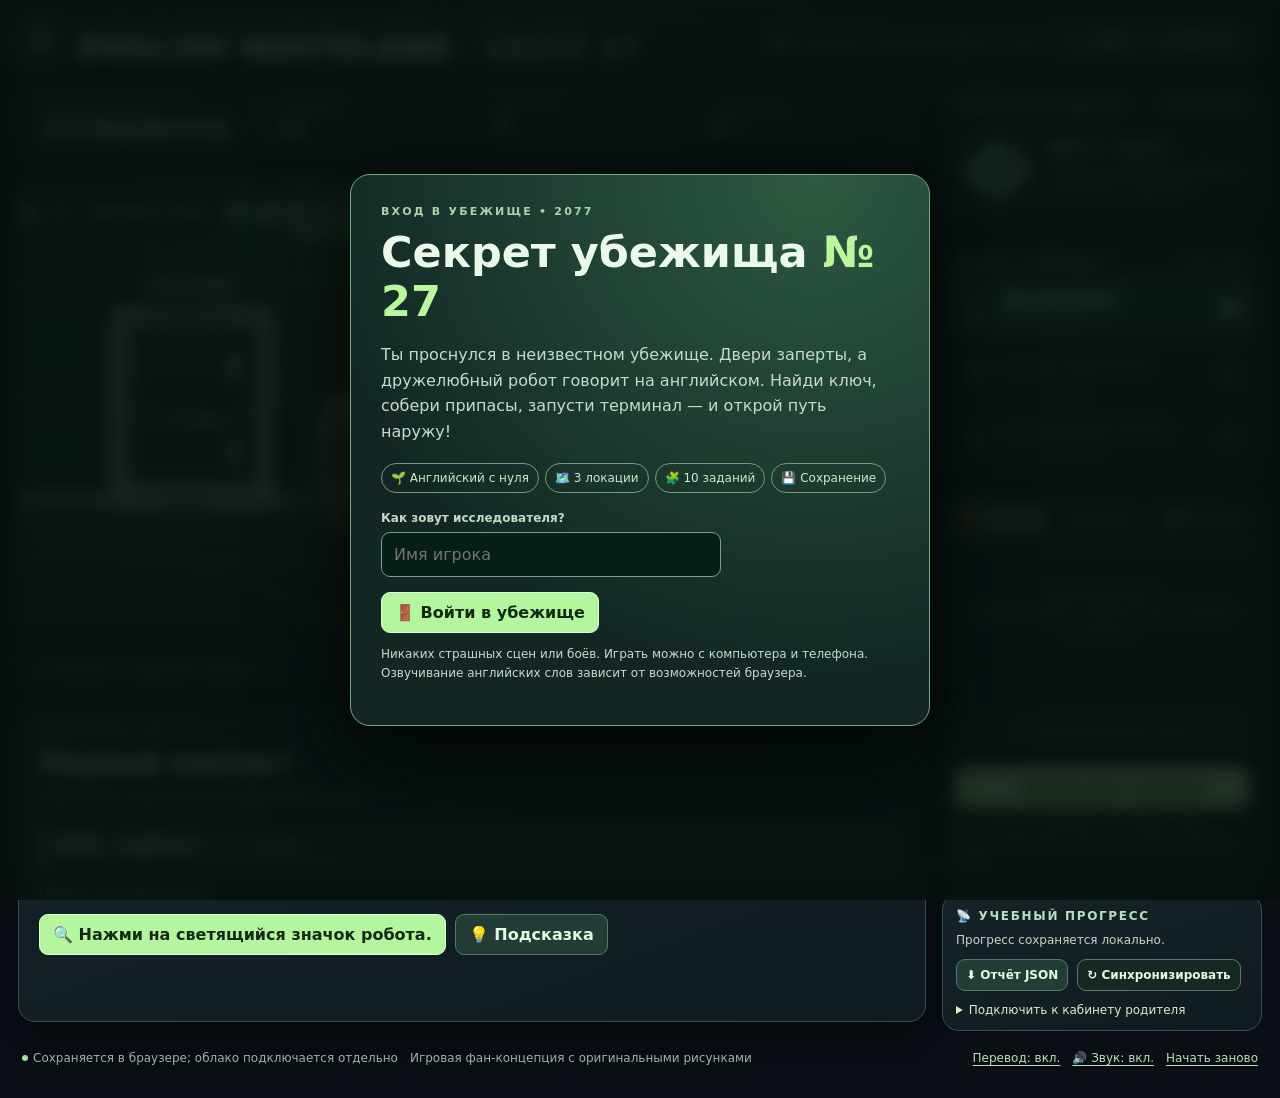
==== commit fdecb223: "Connect Chapter 2 missions to cloud, dashboard and Chapter 1 navigation" ====
--- a/index.html
+++ b/index.html
@@ -22,7 +22,7 @@
 </head>
 <body>
 <div class="shell">
-<header class="top"><div class="brand"><div class="brand-mark">⚙️</div><div><div class="eyebrow">An English-learning adventure • Chapter 01 / Study edition</div><h1>ENGLISH WASTELAND <span style="color:#8fc98a">/ VAULT 27</span></h1></div></div><div class="top-note"><span class="led"></span> 10 заданий • домашняя работа • отчёт</div></header>
+<header class="top"><div class="brand"><div class="brand-mark">⚙️</div><div><div class="eyebrow">An English-learning adventure • Chapter 01 / Study edition</div><h1>ENGLISH WASTELAND <span style="color:#8fc98a">/ VAULT 27</span></h1></div></div><div class="top-note"><span class="led"></span> 10 заданий • домашняя работа • отчёт <a href="./chapter2.html" style="display:inline-block;padding:8px 12px;margin-left:10px;border:1px solid #a6d6a0;border-radius:8px;color:#c9f4bc;text-decoration:none;font-weight:850">▶ ГЛАВА 2 · 48 МИССИЙ</a></div></header>
 <div class="grid">
 <main class="main">
 <section class="panel stats" aria-label="Статус игрока"><div class="stat"><div class="stat-label">Исследователь</div><div class="stat-value" id="playerStat">ИССЛЕДОВАТЕЛЬ</div></div><div class="stat"><div class="stat-label">Уровень</div><div class="stat-value" id="levelStat">01</div></div><div class="stat"><div class="stat-label">Опыт XP</div><div class="stat-value" id="xpStat">0</div><div class="xp-meter"><div id="xpBar" style="width:0"></div></div></div><div class="stat"><div class="stat-label">Крышечки</div><div class="stat-value gold" id="capsStat">0 ⬡</div></div></section>
@@ -39,7 +39,7 @@
 <footer class="foot"><div class="foot-left"><span class="save-indicator">Сохраняется в браузере; облако подключается отдельно</span><span>Игровая фан-концепция с оригинальными рисунками</span></div><div class="foot-right"><button class="textbtn" id="translationButton">Перевод: вкл.</button><button class="textbtn" id="soundButton">🔊 Звук: вкл.</button><button class="textbtn" id="restartButton">Начать заново</button></div></footer>
 </div>
 <div class="overlay" id="welcome"><div class="welcome"><div class="sub">Вход в убежище • 2077</div><h2>Секрет убежища <span style="color:#baf69c">№ 27</span></h2><p>Ты проснулся в неизвестном убежище. Двери заперты, а дружелюбный робот говорит на английском. Найди ключ, собери припасы, запусти терминал — и открой путь наружу!</p><div class="welcome-badges"><span>🌱 Английский с нуля</span><span>🗺️ 3 локации</span><span>🧩 10 заданий</span><span>💾 Сохранение</span></div><label for="playerName">Как зовут исследователя?</label><input id="playerName" maxlength="24" placeholder="Имя игрока" autocomplete="off"/><br/><button class="btn primary" id="startButton">🚪 Войти в убежище</button><p style="font-size:12px">Никаких страшных сцен или боёв. Играть можно с компьютера и телефона. Озвучивание английских слов зависит от возможностей браузера.</p></div></div>
-<div class="overlay hidden" id="endScreen"><div class="welcome" style="text-align:center"><div class="sub">CHAPTER 01 COMPLETE</div><div class="end-trophy">🏆</div><h2>Выход открыт!</h2><p id="endSummary">Ты отлично справился.</p><div class="welcome-badges" style="justify-content:center"><span>🔑 Ключ найден</span><span>💧 Вода собрана</span><span>🎓 Английские команды освоены</span></div><button class="btn primary" id="finishButton">Вернуться в убежище</button><button class="btn secondary" id="replayButton">Пройти главу снова</button><p style="font-size:12px">Продолжение: «Рынок у старой станции» — в разработке.</p></div></div>
+<div class="overlay hidden" id="endScreen"><div class="welcome" style="text-align:center"><div class="sub">CHAPTER 01 COMPLETE</div><div class="end-trophy">🏆</div><h2>Выход открыт!</h2><p id="endSummary">Ты отлично справился.</p><div class="welcome-badges" style="justify-content:center"><span>🔑 Ключ найден</span><span>💧 Вода собрана</span><span>🎓 Английские команды освоены</span></div><button class="btn primary" id="finishButton">Вернуться в убежище</button><button class="btn secondary" id="replayButton">Пройти главу снова</button><p><a href="./chapter2.html" style="display:inline-block;padding:12px 20px;background:#b3f69d;color:#0b2416;border-radius:9px;font-weight:850;text-decoration:none">▶ Играть в главу 2: Сигнал с поверхности</a></p></div></div>
 <div class="toast hidden" id="toast" role="status"></div>
 <script src="config.js"></script>
 <script src="cloud.js"></script>
